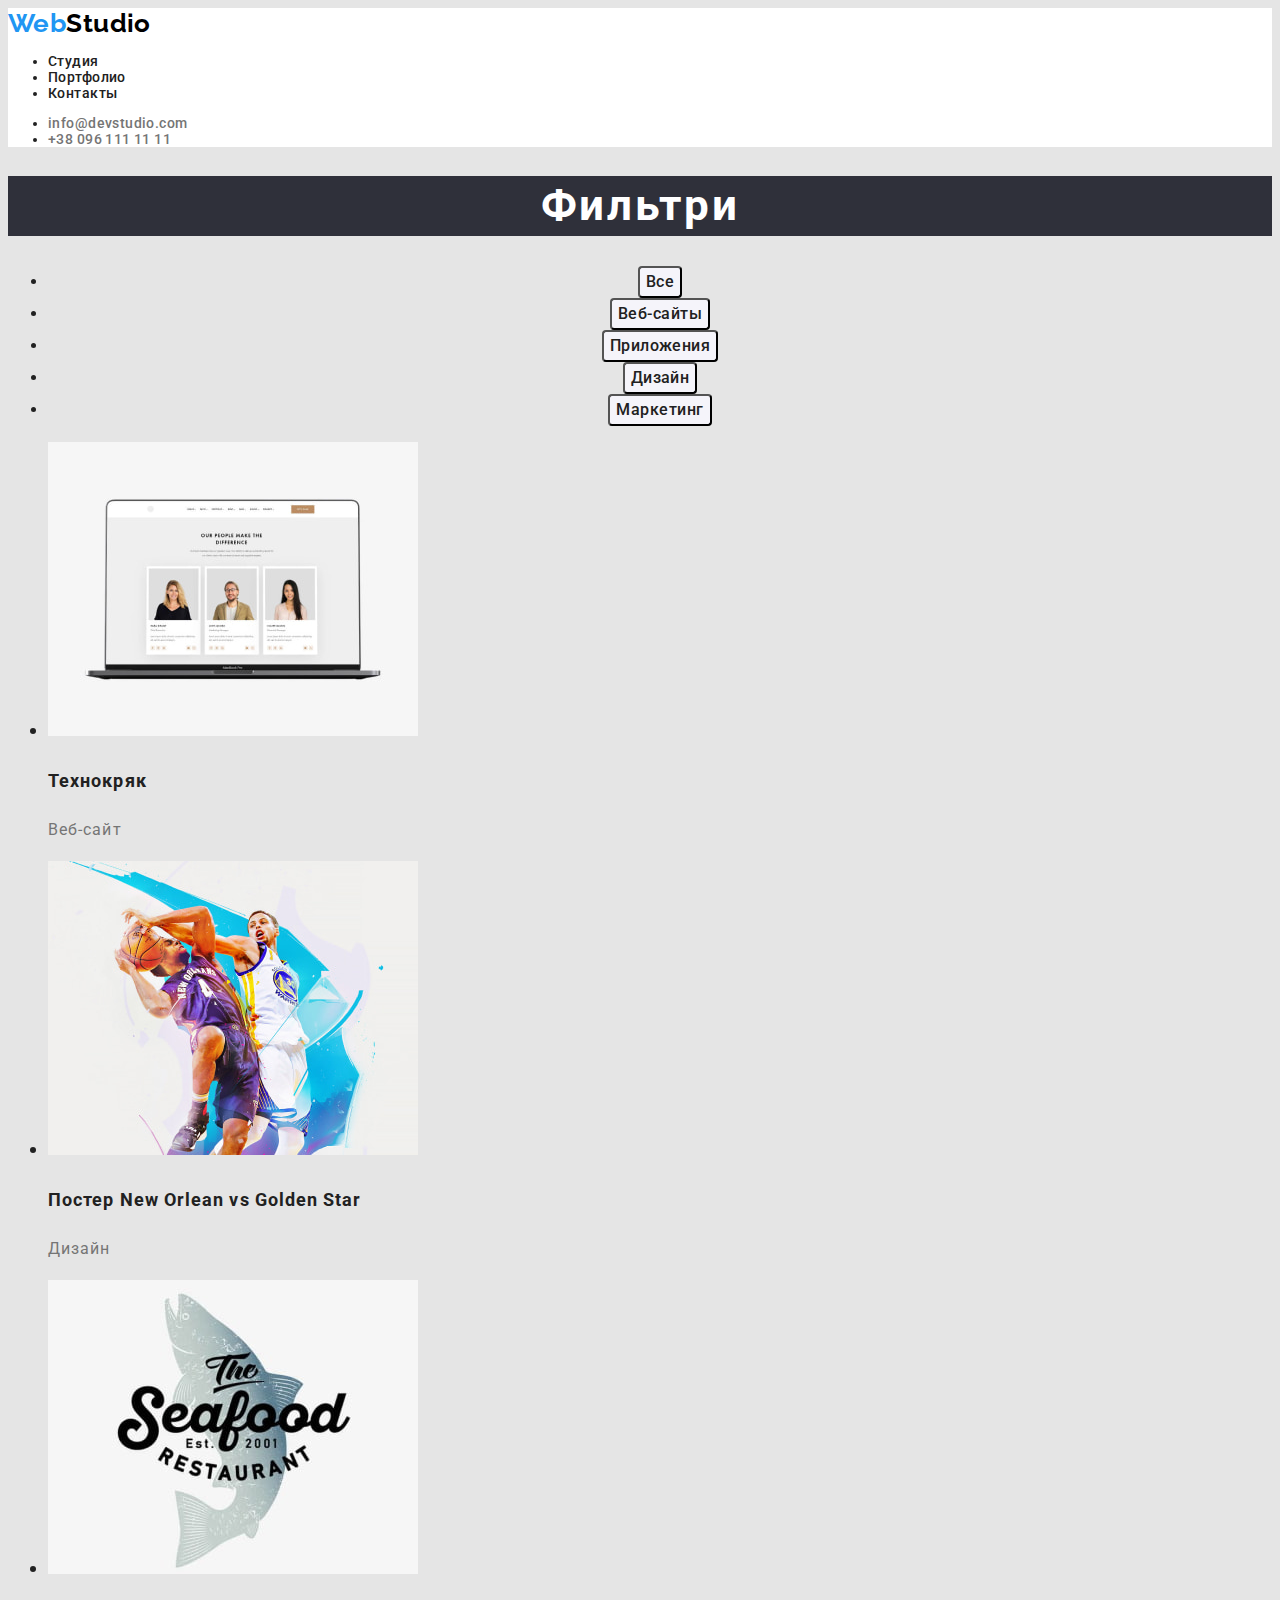
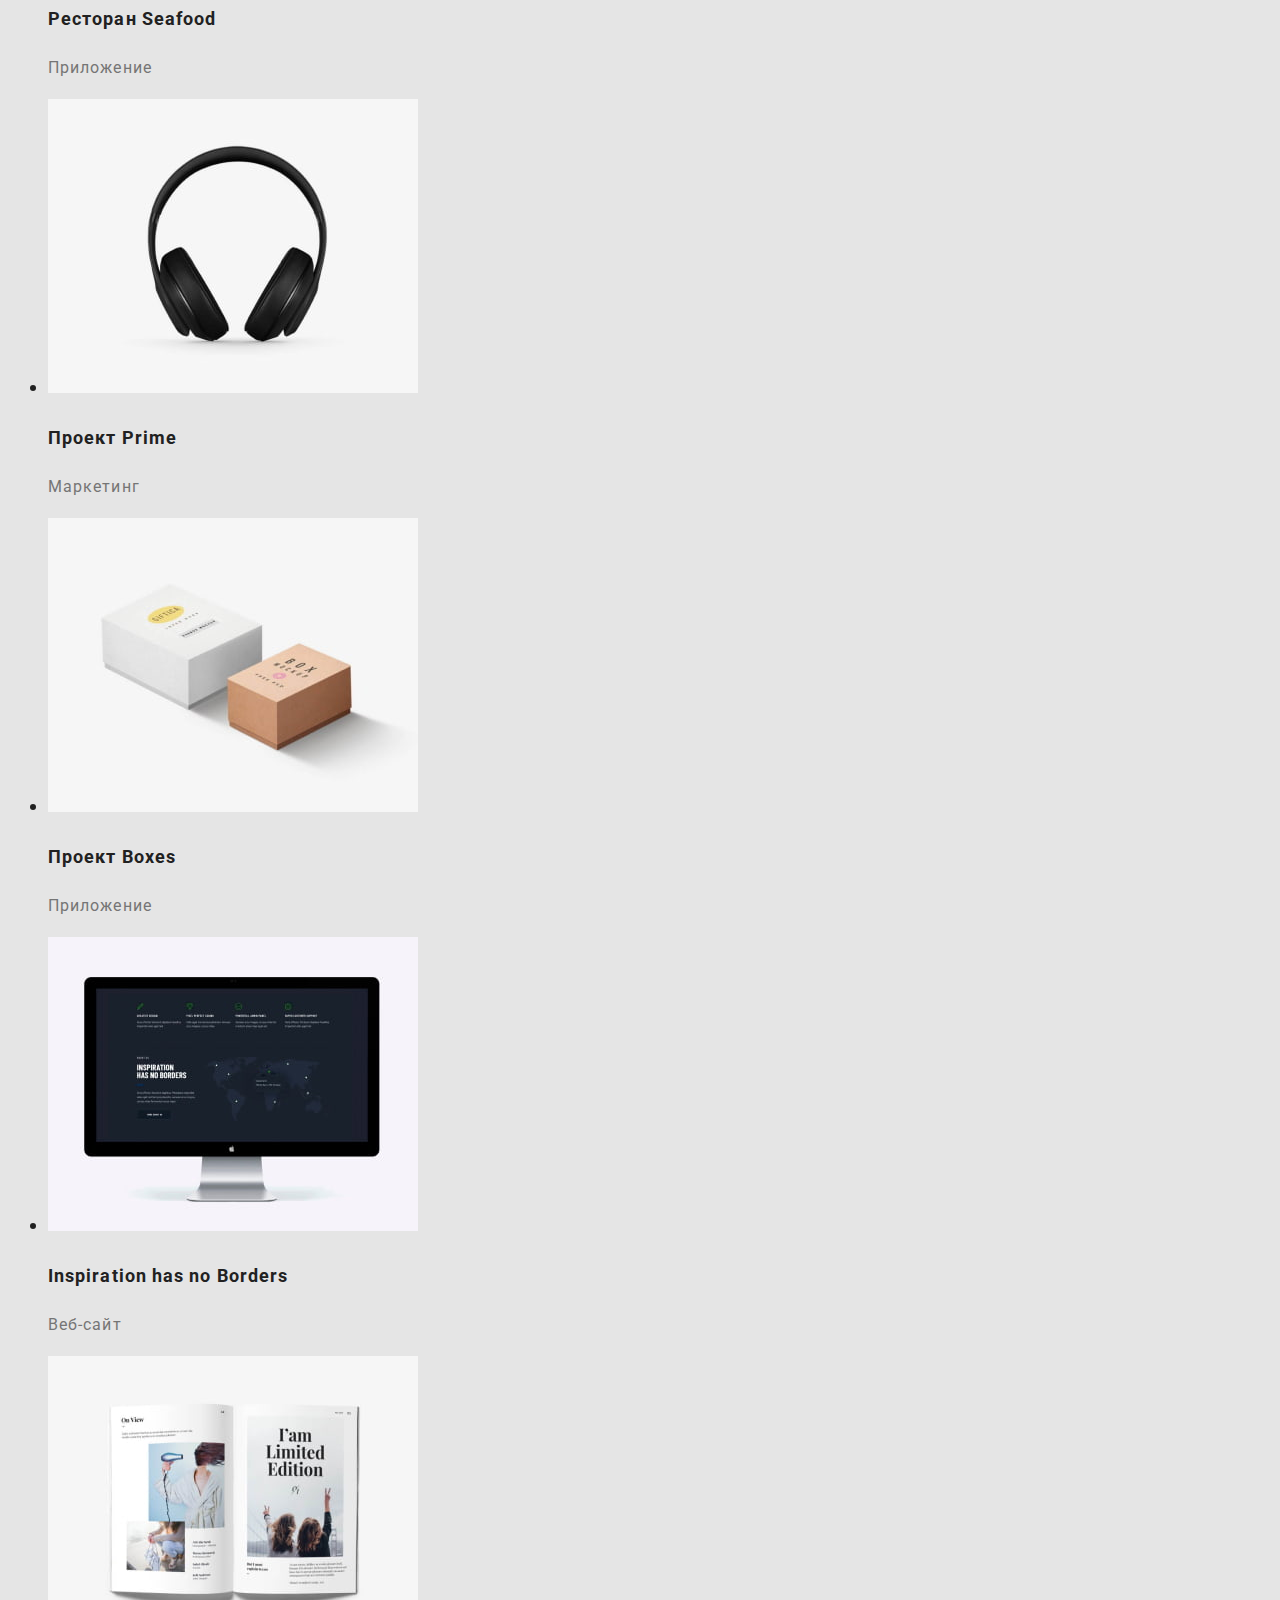
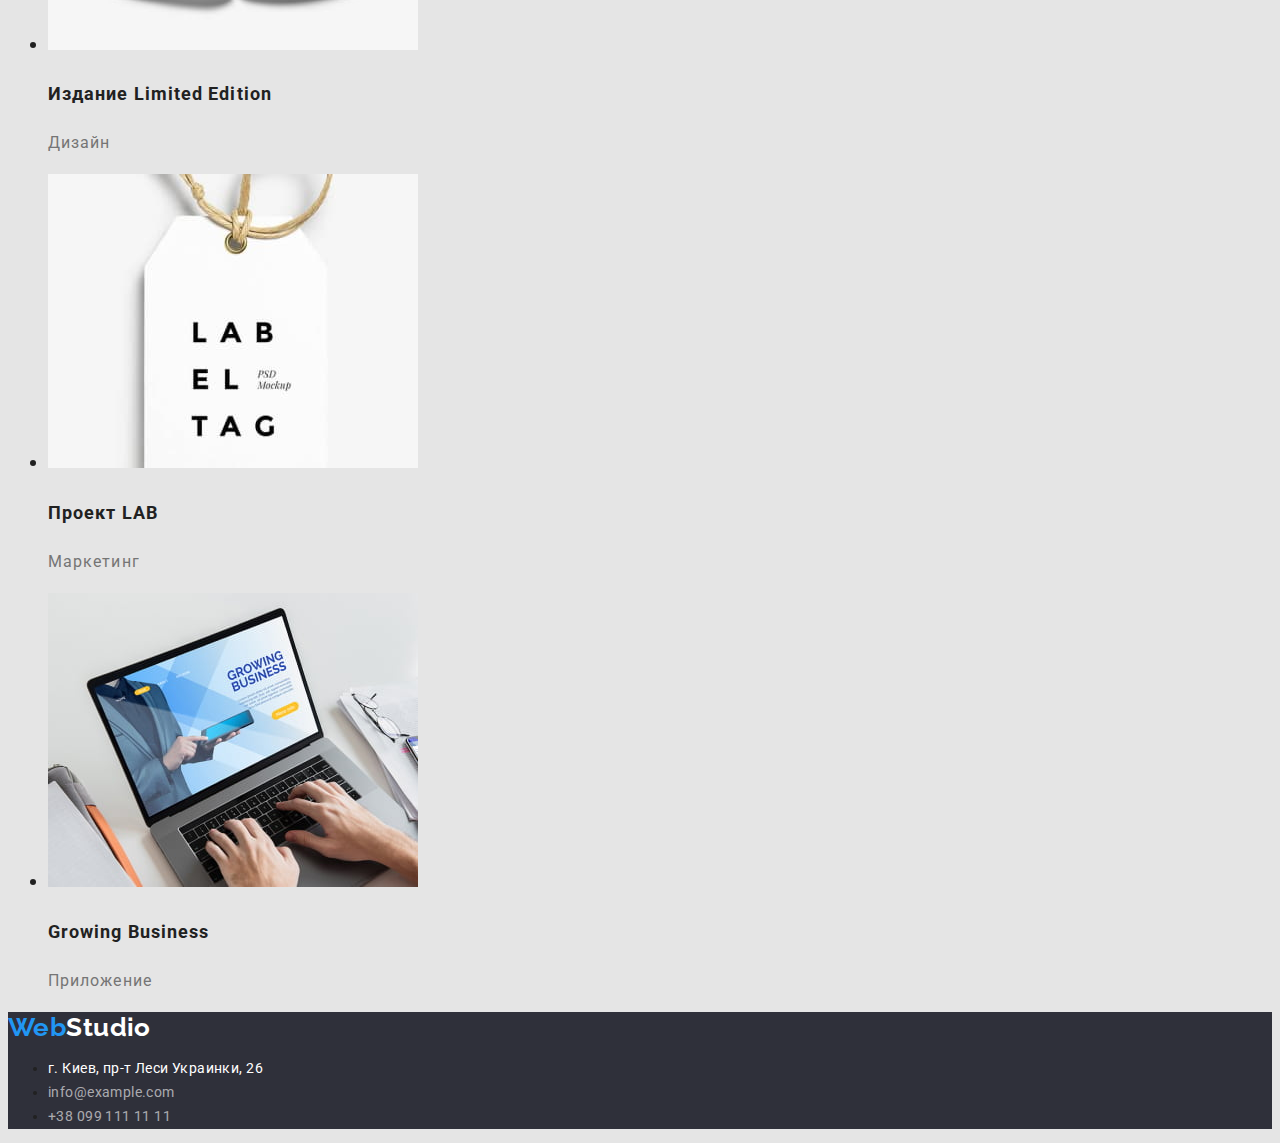
==== portfolio.html @ 45c9fc58 "створено" ====
<!DOCTYPE html>
<html lang="ru-UA">
<head>
    <meta charset="UTF-8">
    <meta http-equiv="X-UA-Compatible" content="IE=edge">
    <meta name="viewport" content="width=device-width, initial-scale=1.0">
    <title>Портфолио</title>
    <link rel="preconnect" href="https://fonts.googleapis.com">
    <link rel="preconnect" href="https://fonts.gstatic.com" crossorigin>
    <link href="https://fonts.googleapis.com/css2?family=Raleway:wght@700&family=Roboto:wght@400;500;700;900&display=swap" rel="stylesheet">
    <link rel="stylesheet" href="./сss/styles.css">
</head>
<body>
    <header class="header">
        <nav class="nav">
            <a class="logo-header" href="/index.html">Web<span class="logo-header-text">Studio</span></a>
            <ul class="nav-menu">
                <li class="nav-menu-item">
                    <a class="nav-menu-link" href="./index.html">Студия</a>
                </li>
                <li class="nav-menu-item">
                    <a class="nav-menu-link" href="./portfolio.html">Портфолио</a>
                </li>
                <li class="nav-menu-item">
                    <a class="nav-menu-link"  href="#">Контакты</a>
                </li>
            </ul>
        </nav>
            <ul class="menu-сontacts">
                <li class="menu-contacts-item">
                    <a class="menu-link-item" href="mailto:info@devstudio.com">info@devstudio.com</a>
                </li>
                <li class="menu-contacts-item">
                    <a class="menu-link-item" href="tel:+380961111111">+38 096 111 11 11</a>
                </li>
            </ul>
    </header>
    <main class="main">
        <section class="section">
            <h1 class="hero-title title">Фильтри</h1>
            <ul class="filters-item">
                <li class="filter-item"><button class="button-filter" type="button">Все</button></li>
                <li class="filter-item"><button class="button-filter" type="button">Веб-сайты</button></li>
                <li class="filter-item"><button class="button-filter" type="button">Приложения</button></li>
                <li class="filter-item"><button class="button-filter" type="button">Дизайн</button></li>
                <li class="filter-item"><button class="button-filter" type="button">Маркетинг</button></li>
            </ul>
            <ul class="title-project">
                <li class="subtitle-project-item">
                    <img class="subtitle-project-item-image" src="./images/project1.jpg" width="370" height="294" alt="Проект 1 Веб-сайт Технокряк">
                    <h2 class="subtitle-project-item">Технокряк</h2>
                    <p class="subtitle-project-item-text">Веб-сайт</p>
                </li>
                <li class="subtitle-project-item">
                    <img class="subtitle-project-item-image" src="./images/project2.jpg" width="370" height="294" alt="Проект 2 Дизайн Постер New Orlean vs Golden Star">
                    <h2 class="subtitle-project-item">Постер New Orlean vs Golden Star</h2> 
                    <p class="subtitle-project-item-text">Дизайн</p>
                </li>
                <li class="subtitle-project-item">
                    <img class="subtitle-project-item-image" src="./images/project3.jpg" width="370" height="294" alt="Проект 3 Приложение Ресторан Seafood">
                    <h2 class="subtitle-project-item">Ресторан Seafood</h2>
                    <p class="subtitle-project-item-text">Приложение</p>
                </li>
                <li class="subtitle-project-item">
                    <img class="subtitle-project-item-image" src="./images/project4.jpg" width="370" height="294" alt="Проект 4 Маркетинг Проект Prime">
                    <h2 class="subtitle-project-item">Проект Prime</h2>
                    <p class="subtitle-project-item-text">Маркетинг</p>    
                </li>                
                <li class="subtitle-project-item">
                    <img class="subtitle-project-item-image" src="./images/project5.jpg" width="370" height="294" alt="Проект 5 Приложение Проект Boxes">
                    <h2 class="subtitle-project-item">Проект Boxes</h2>
                    <p class="subtitle-project-item-text">Приложение</p>    
                </li>
                <li class="subtitle-project-item">
                    <img class="subtitle-project-item-image" src="./images/project6.jpg" width="370" height="294" alt="Проект 6 Веб-сайт Inspiration has no Borders">
                    <h2 class="subtitle-project-item">Inspiration has no Borders</h2>
                    <p class="subtitle-project-item-text">Веб-сайт</p>    
                </li>
                <li class="subtitle-project-item">
                    <img class="subtitle-project-item-image" src="./images/project7.jpg" width="370" height="294" alt="Проект 7 Дизайн Издание Limited Edition">
                    <h2 class="subtitle-project-item">Издание Limited Edition</h2>
                    <p class="subtitle-project-item-text">Дизайн</p>    
                </li>                
                <li class="subtitle-project-item">
                    <img class="subtitle-project-item-image" src="./images/project8.jpg" width="370" height="294" alt="Проект 8 Маркетинг Проект LAB">
                    <h2 class="subtitle-project-item">Проект LAB</h2>
                    <p class="subtitle-project-item-text">Маркетинг</p>    
                </li>
                <li class="subtitle-project-item">
                    <img class="subtitle-project-item-image" src="./images/project9.jpg" width="370" height="294" alt="Проект 9 Приложение Growing Business">
                    <h2 class="subtitle-project-item">Growing Business</h2>
                    <p class="subtitle-project-item-text">Приложение</p>    
                </li>
            </ul>
        </section>
    </main>
    <footer class="footer">
        <a class="logo-footer" href="/index.html">Web<span class="logo-footer-text">Studio</span></a>
        <address class="address">
            <ul class="address-contacts" >
               <li class="address-contacts-item">
                <a class="address-item" href="#">г. Киев, пр-т Леси Украинки, 26</a>
            </li>
               <li class="address-contacts-item">
                <a class="address-item-link" href="mailto:info@example.com">info@example.com</a>
            </li>
               <li class="address-contacts-item">
                <a class="address-item-link" href="tel:+380991111111">+38 099 111 11 11</a>
            </li>
            </ul>
        </address>
    </footer>
</body>
</html>
---- сss/styles.css ----
/* Variables */
:root {
    --color-primary: #212121;
    --color-secondary: #FFFFFF;
    --color: #2196F3;
    --color-third: #757575;
    --color-fourth: rgba(255, 255, 255, 0.6);
    --color-logo-header: #000000;
    --color-logo-footer: #FFFFFF;
    --color-background-primary: #E5E5E5;  
    --color-background-secondary: #2F303A;
    --color-background-third: #FFFFFF;
    --color-background-fourth: #2196F3;
    --color-background-fifth: #F5F4FA;
    --font-family-primary: 'Roboto', sans-serif;
    --font-family-logo: 'Raleway', sans-serif;
    
}

/* Base */
body {
    font-family: var(--font-family-primary);
    color: var(--color-primary);
    background-color: var(--color-background-primary);
    font-size: 14px;
    letter-spacing: 0.03em;


}

/* UI */
.logo-header {
    font-family: var(--font-family-logo);
    color: var(--color-background-fourth);
    font-weight: 700;
    font-size: 26px;
    line-height: 1.1923;
    text-decoration: none;
   }

.logo-header-text {
    font-family: var(--font-family-logo);
    color: var(--color-logo-header);
    font-weight: 700;
    font-size: 26px;
    line-height: 1.1923;
    text-decoration: none;
}

.hero-title-title {
    color: var(--color-secondary);
    font-family: var(--font-family-primary);
    background-color: var(--color-background-secondary) ;
    font-size: 44px;
    line-height: 1.3636;
    text-align: center;
    letter-spacing: 0.06em;
    text-transform: uppercase;
    }

.title {
    color: var(--color-primary);
    font-family: var(--font-family-primary);
    font-size: 36px;
    line-height: 0.8571;
    text-align: center;
    font-weight: 700;
    letter-spacing: 0.06em;
    }

.button {
    padding: 10px 32px;
    color: var(--color-secondary) ;
    background-color: var(--color-background-fourth);
    border-radius: 4px;
    text-align: center;
    font-family: inherit;
    line-height: 1.875;
    font-weight: 700;
    font-size: 16px;
    letter-spacing: 0.06em;
    cursor: pointer;
}  

.button:hover {
    box-shadow: 0px 4px 4px rgba(0, 0, 0, 0.15);
}    

.button:focus {
    box-shadow: 0px 4px 4px rgba(0, 0, 0, 0.15);
} 

.button:active {
    background-color: var(--color-background-fourth);
} 

/* Header */
header {
    background-color: var(--color-background-third);        
}

/* Menu */
.nav-menu-link {
    color: var(--color-primary);
    text-decoration: none;
    line-height: 1.1428;
    font-weight: 500;
    text-align: left;
}

.nav-menu-link:hover {
    color: var(--color);
}

.nav-menu-link:focus {
    color: var(--color);
}
/* Menu-contacs */
.menu-link-item {
    color: var(--color-third);
    text-decoration: none;
    line-height: 1.1428;
    font-weight: 500;
    text-align: left;
}

.menu-link-item:hover {
    color: var(--color);
}

.menu-link-item:focus {
    color: var(--color);
}


/* Hero section */
.hero-title {
    color: var(--color-secondary);
    font-size: 44px;
    text-align: center;
    line-height: 1.3636;
    text-align: center;
    background-color: var(--color-background-secondary);
}
.subtitle-text-item {
    text-transform: uppercase;
    font-family: var(--font-family-primary);
    color: var(--color-primary);
    font-weight: 700;
    Font-size: 14px;
    line-height: 1.1428;
    text-align: left;
}

.text-item {
    font-family: var(--font-family-primary);
    color: var(--color-third);
    font-weight: 400;
    line-height: 1.7142;
    text-align: left;
}

.subtitle-images-item {
    font-family: var(--font-family-primary);
    color: var(--color-primary) ;
    font-weight: 500;
    Font-size: 16px;
    line-height: 1.1875;
    text-align: center;
}

.subtitle-images-item-text {
    font-family: var(--font-family-primary);
    color: var(--color-third) ;
    font-weight: 400;
    Font-size: 16px;
    line-height: 1.1875;
    text-align: center;
}

/* Portfolio */
.button-filter {
    color: var(--color-primary) ;
    background-color: var(--color-background-fifth);
    border-radius: 4px;
    text-align: center;
    font-family: inherit;
    line-height: 1.625;
    font-weight: 500;
    font-size: 16px;
    letter-spacing: 0.03em;
    cursor: pointer;
}  

.button-filter:hover {
    background-color: var(--color-background-fourth);
    color: var(--color-secondary);
    box-shadow: 0px 3px 1px rgba(0, 0, 0, 0.1), 0px 1px 2px rgba(0, 0, 0, 0.08), 0px 2px 2px rgba(0, 0, 0, 0.12);
}    

.button-filter:focus {
    background-color: var(--color-background-fourth);
    color: var(--color-secondary);
    box-shadow: 0px 3px 1px rgba(0, 0, 0, 0.1), 0px 1px 2px rgba(0, 0, 0, 0.08), 0px 2px 2px rgba(0, 0, 0, 0.12);
} 

.button:active {
    background-color: var(--color-background-fourth);
    color: var(--color-secondary);
} 

.filters-item {
    font-family: var(--font-family-primary);
    color: var(--color-primary);
    font-style: medium;
    Font-size: 16px;
    line-height: 1.625;
    text-align: center;
}
.filters-item:hover {
    color: var(--color-secondary);
}

.filters-item:focus {
    color: var(--color-secondary);
}

.subtitle-project-item {
    font-family: var(--font-family-primary);
    color: var(--color-primary) ;
    font-weight: 700;
    Font-size: 18px;
    line-height: 2.0;
    letter-spacing: 00.06em;
    text-align: left;
}

.subtitle-project-item-text {
    font-family: var(--font-family-primary);
    color: var(--color-third) ;
    font-weight: 400;
    Font-size: 16px;
    line-height: 1.875;
    text-align: left;
}

/* Footer */
footer {
    background-color: var(--color-background-secondary);
        
}

.logo-footer {
    font-family: var(--font-family-logo) ;
    color: var(--color-background-fourth);
    font-weight: 700;
    font-size: 26px;
    line-height: 1.1923;
    text-decoration: none;
}

.logo-footer-text {
    font-family: var(--font-family-logo) ;
    color: var(--color-logo-footer);
    font-weight: 700;
    font-size: 26px;
    line-height: 1.1923;
    text-decoration: none;
}
.address-item {
    color: var(--color-secondary); 
    font-weight: 400;
    text-decoration: none;
    line-height: 1.7142;
    text-align: left;
    font-style: normal;
}

.address-item-link {
    color: var(--color-fourth);
    text-decoration: none;
    font-weight: 400;
    line-height: 1.7142;
    text-align: left;
    font-style: normal;
}

.address-item:hover,
.address-item-link:hover {
    color: var(--color);
}

.address-item:focus,
.address-item-link:focus {
    color: var(--color);
}
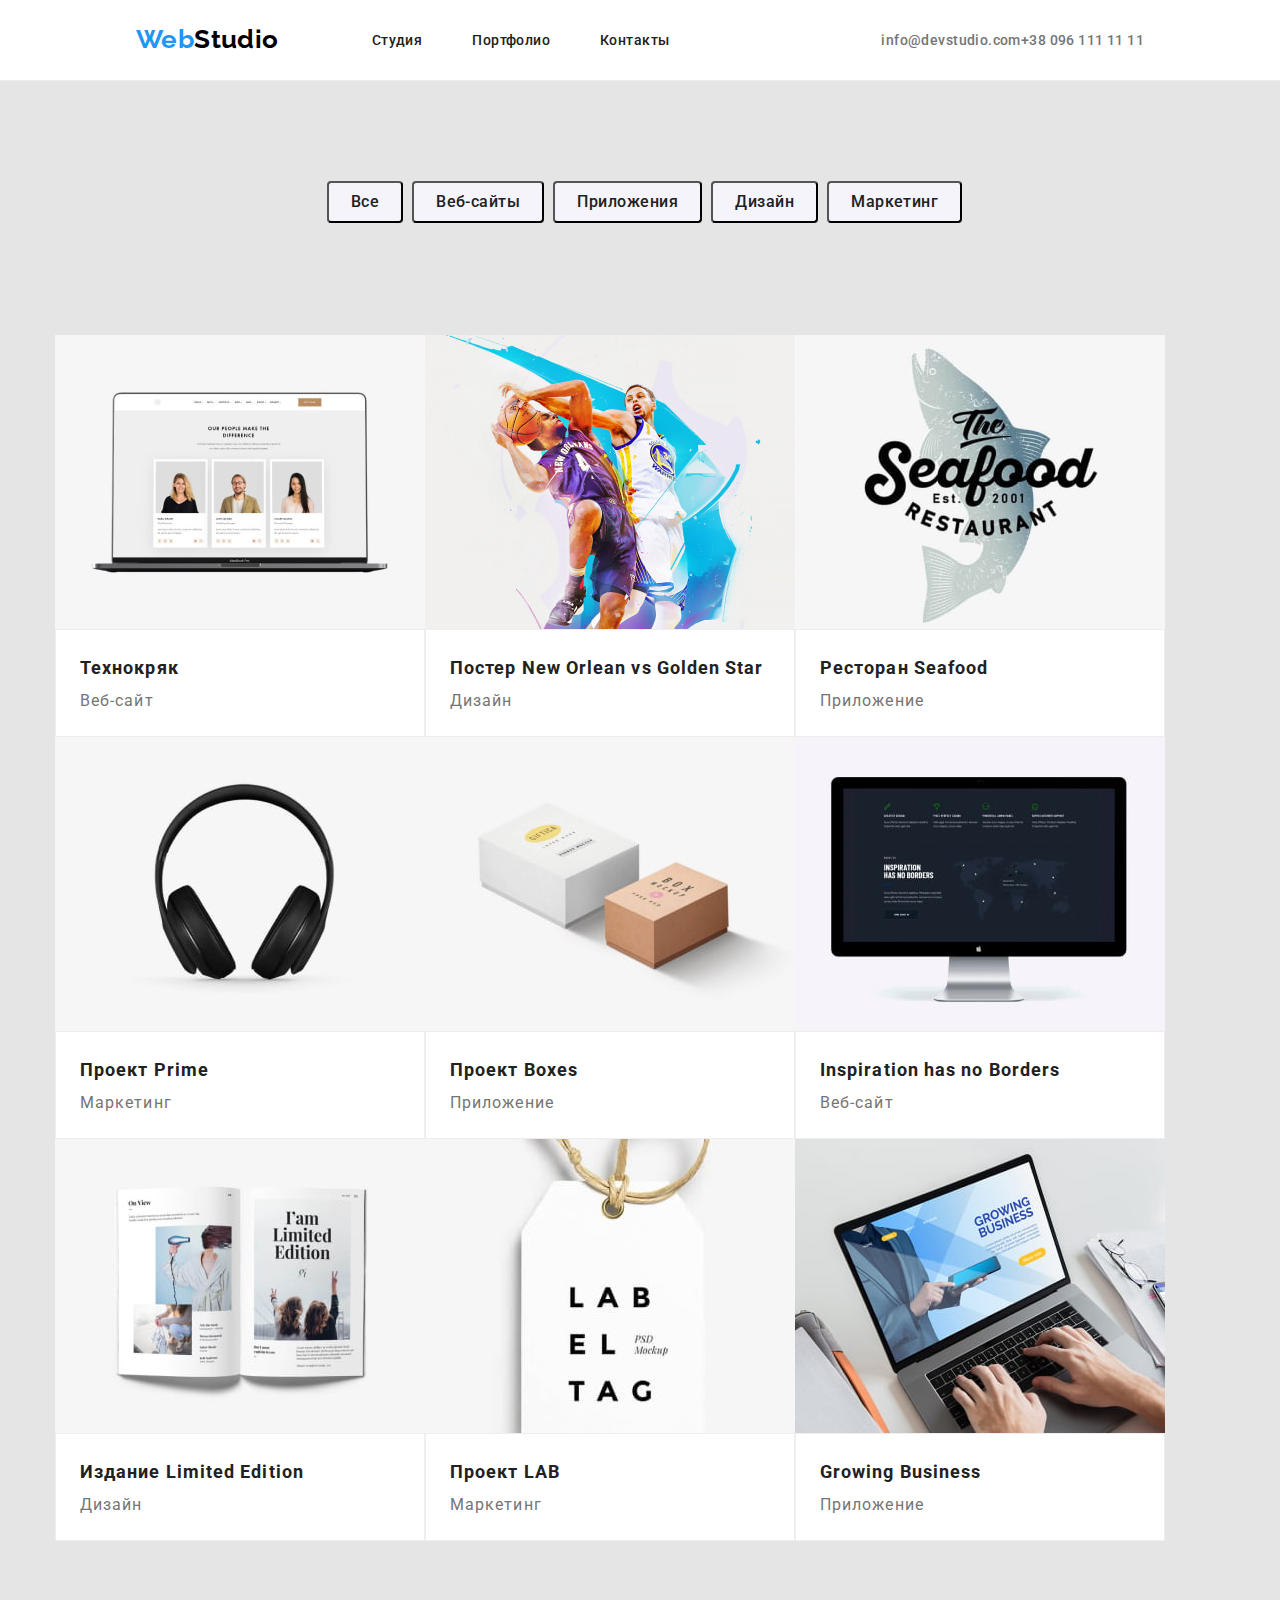
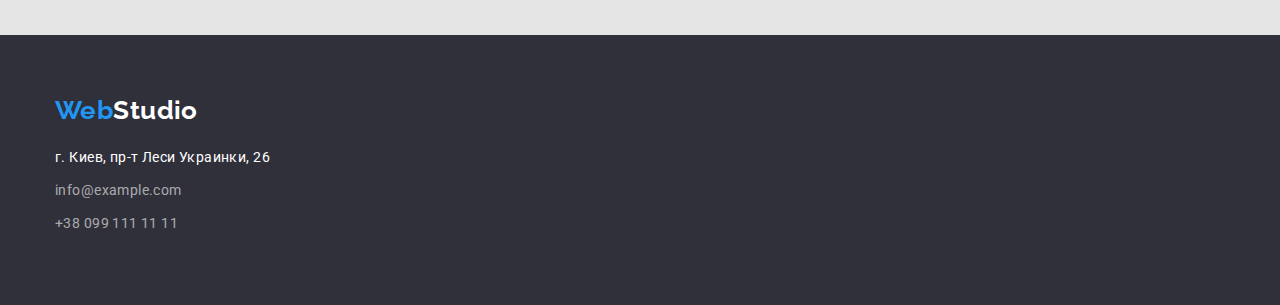
==== commit dcb62e60: "пятниця" ====
--- a/portfolio.html
+++ b/portfolio.html
@@ -8,107 +8,144 @@
     <link rel="preconnect" href="https://fonts.googleapis.com">
     <link rel="preconnect" href="https://fonts.gstatic.com" crossorigin>
     <link href="https://fonts.googleapis.com/css2?family=Raleway:wght@700&family=Roboto:wght@400;500;700;900&display=swap" rel="stylesheet">
+    <link rel="stylesheet" href="https://cdnjs.cloudflare.com/ajax/libs/modern-normalize/1.1.0/modern-normalize.min.css">
     <link rel="stylesheet" href="./сss/styles.css">
 </head>
 <body>
     <header class="header">
-        <nav class="nav">
-            <a class="logo-header" href="/index.html">Web<span class="logo-header-text">Studio</span></a>
-            <ul class="nav-menu">
-                <li class="nav-menu-item">
-                    <a class="nav-menu-link" href="./index.html">Студия</a>
-                </li>
-                <li class="nav-menu-item">
-                    <a class="nav-menu-link" href="./portfolio.html">Портфолио</a>
-                </li>
-                <li class="nav-menu-item">
-                    <a class="nav-menu-link"  href="#">Контакты</a>
-                </li>
-            </ul>
-        </nav>
-            <ul class="menu-сontacts">
-                <li class="menu-contacts-item">
-                    <a class="menu-link-item" href="mailto:info@devstudio.com">info@devstudio.com</a>
-                </li>
-                <li class="menu-contacts-item">
-                    <a class="menu-link-item" href="tel:+380961111111">+38 096 111 11 11</a>
-                </li>
-            </ul>
+        <div class="container">
+            <div class="header-inner">
+                <nav class="nav">
+                    <a class="logo-header" href="/index.html">Web<span class="logo-header-text">Studio</span></a>
+                    <ul class="nav-menu">
+                        <li class="nav-menu-item">
+                            <a class="nav-menu-link" href="./index.html">Студия</a>
+                        </li>
+                        <li class="nav-menu-item">
+                            <a class="nav-menu-link" href="./portfolio.html">Портфолио</a>
+                        </li>
+                        <li class="nav-menu-item">
+                            <a class="nav-menu-link"  href="#">Контакты</a>
+                        </li>
+                    </ul>
+                </nav>
+                <ul class="menu-сontacts">
+                        <li class="menu-contacts-item">
+                            <a class="menu-link-item" href="mailto:info@devstudio.com">info@devstudio.com</a>
+                        </li>
+                        <li class="menu-contacts-item">
+                            <a class="menu-link-item" href="tel:+380961111111">+38 096 111 11 11</a>
+                        </li>
+                </ul>
+            </div>
+        </div>        
     </header>
     <main class="main">
-        <section class="section">
-            <h1 class="hero-title title">Фильтри</h1>
-            <ul class="filters-item">
-                <li class="filter-item"><button class="button-filter" type="button">Все</button></li>
-                <li class="filter-item"><button class="button-filter" type="button">Веб-сайты</button></li>
-                <li class="filter-item"><button class="button-filter" type="button">Приложения</button></li>
-                <li class="filter-item"><button class="button-filter" type="button">Дизайн</button></li>
-                <li class="filter-item"><button class="button-filter" type="button">Маркетинг</button></li>
-            </ul>
-            <ul class="title-project">
-                <li class="subtitle-project-item">
-                    <img class="subtitle-project-item-image" src="./images/project1.jpg" width="370" height="294" alt="Проект 1 Веб-сайт Технокряк">
-                    <h2 class="subtitle-project-item">Технокряк</h2>
-                    <p class="subtitle-project-item-text">Веб-сайт</p>
-                </li>
-                <li class="subtitle-project-item">
-                    <img class="subtitle-project-item-image" src="./images/project2.jpg" width="370" height="294" alt="Проект 2 Дизайн Постер New Orlean vs Golden Star">
-                    <h2 class="subtitle-project-item">Постер New Orlean vs Golden Star</h2> 
-                    <p class="subtitle-project-item-text">Дизайн</p>
-                </li>
-                <li class="subtitle-project-item">
-                    <img class="subtitle-project-item-image" src="./images/project3.jpg" width="370" height="294" alt="Проект 3 Приложение Ресторан Seafood">
-                    <h2 class="subtitle-project-item">Ресторан Seafood</h2>
-                    <p class="subtitle-project-item-text">Приложение</p>
-                </li>
-                <li class="subtitle-project-item">
-                    <img class="subtitle-project-item-image" src="./images/project4.jpg" width="370" height="294" alt="Проект 4 Маркетинг Проект Prime">
-                    <h2 class="subtitle-project-item">Проект Prime</h2>
-                    <p class="subtitle-project-item-text">Маркетинг</p>    
-                </li>                
-                <li class="subtitle-project-item">
-                    <img class="subtitle-project-item-image" src="./images/project5.jpg" width="370" height="294" alt="Проект 5 Приложение Проект Boxes">
-                    <h2 class="subtitle-project-item">Проект Boxes</h2>
-                    <p class="subtitle-project-item-text">Приложение</p>    
-                </li>
-                <li class="subtitle-project-item">
-                    <img class="subtitle-project-item-image" src="./images/project6.jpg" width="370" height="294" alt="Проект 6 Веб-сайт Inspiration has no Borders">
-                    <h2 class="subtitle-project-item">Inspiration has no Borders</h2>
-                    <p class="subtitle-project-item-text">Веб-сайт</p>    
-                </li>
-                <li class="subtitle-project-item">
-                    <img class="subtitle-project-item-image" src="./images/project7.jpg" width="370" height="294" alt="Проект 7 Дизайн Издание Limited Edition">
-                    <h2 class="subtitle-project-item">Издание Limited Edition</h2>
-                    <p class="subtitle-project-item-text">Дизайн</p>    
-                </li>                
-                <li class="subtitle-project-item">
-                    <img class="subtitle-project-item-image" src="./images/project8.jpg" width="370" height="294" alt="Проект 8 Маркетинг Проект LAB">
-                    <h2 class="subtitle-project-item">Проект LAB</h2>
-                    <p class="subtitle-project-item-text">Маркетинг</p>    
-                </li>
-                <li class="subtitle-project-item">
-                    <img class="subtitle-project-item-image" src="./images/project9.jpg" width="370" height="294" alt="Проект 9 Приложение Growing Business">
-                    <h2 class="subtitle-project-item">Growing Business</h2>
-                    <p class="subtitle-project-item-text">Приложение</p>    
-                </li>
-            </ul>
+        <section class="section-portfolio section">
+            <div class="container">
+               <div class="main-filters">
+                <div class="main-filters-button">
+                    <h1 class="hero-title title visually-hidden">Фильтри</h1>
+                    <ul class="filters-item">
+                        <li class="filter-item"><button class="button-filter" type="button">Все</button></li>
+                        <li class="filter-item"><button class="button-filter" type="button">Веб-сайты</button></li>
+                        <li class="filter-item"><button class="button-filter" type="button">Приложения</button></li>
+                        <li class="filter-item"><button class="button-filter" type="button">Дизайн</button></li>
+                        <li class="filter-item"><button class="button-filter" type="button">Маркетинг</button></li>
+                    </ul>
+                </div>
+                <div class="main-title-project">
+                    <ul class="title-project">
+                        <li class="subtitle-project-item">
+                            <img class="subtitle-project-item-image" src="./images/project1.jpg" width="370" height="294" alt="Проект 1 Веб-сайт Технокряк">
+                            <div class="subtitle-project-item-border">
+                                <h2 class="subtitle-project-item">Технокряк</h2>
+                                <p class="subtitle-project-item-text">Веб-сайт</p>
+                            </div>
+                        </li>
+                        <li class="subtitle-project-item">
+                            <img class="subtitle-project-item-image" src="./images/project2.jpg" width="370" height="294" alt="Проект 2 Дизайн Постер New Orlean vs Golden Star">
+                            <div class="subtitle-project-item-border">
+                                <h2 class="subtitle-project-item">Постер New Orlean vs Golden Star</h2> 
+                                <p class="subtitle-project-item-text">Дизайн</p>
+                            </div>
+                        </li>
+                        <li class="subtitle-project-item">
+                            <img class="subtitle-project-item-image" src="./images/project3.jpg" width="370" height="294" alt="Проект 3 Приложение Ресторан Seafood">
+                            <div class="subtitle-project-item-border">
+                                <h2 class="subtitle-project-item">Ресторан Seafood</h2>
+                                <p class="subtitle-project-item-text">Приложение</p>
+                            </div>
+                        </li>
+                        <li class="subtitle-project-item">
+                            <img class="subtitle-project-item-image" src="./images/project4.jpg" width="370" height="294" alt="Проект 4 Маркетинг Проект Prime">
+                            <div class="subtitle-project-item-border">
+                                <h2 class="subtitle-project-item">Проект Prime</h2>
+                                <p class="subtitle-project-item-text">Маркетинг</p>
+                            </div>    
+                        </li>                
+                        <li class="subtitle-project-item">
+                            <img class="subtitle-project-item-image" src="./images/project5.jpg" width="370" height="294" alt="Проект 5 Приложение Проект Boxes">
+                            <div class="subtitle-project-item-border">
+                                <h2 class="subtitle-project-item">Проект Boxes</h2>
+                                <p class="subtitle-project-item-text">Приложение</p>
+                            </div>    
+                        </li>
+                        <li class="subtitle-project-item">
+                            <img class="subtitle-project-item-image" src="./images/project6.jpg" width="370" height="294" alt="Проект 6 Веб-сайт Inspiration has no Borders">
+                            <div class="subtitle-project-item-border">
+                                <h2 class="subtitle-project-item">Inspiration has no Borders</h2>
+                                <p class="subtitle-project-item-text">Веб-сайт</p>
+                            </div>    
+                        </li>
+                        <li class="subtitle-project-item">
+                            <img class="subtitle-project-item-image" src="./images/project7.jpg" width="370" height="294" alt="Проект 7 Дизайн Издание Limited Edition">
+                            <div class="subtitle-project-item-border">
+                                <h2 class="subtitle-project-item">Издание Limited Edition</h2>
+                                <p class="subtitle-project-item-text">Дизайн</p>
+                            </div>    
+                        </li>                
+                        <li class="subtitle-project-item">
+                            <img class="subtitle-project-item-image" src="./images/project8.jpg" width="370" height="294" alt="Проект 8 Маркетинг Проект LAB">
+                            <div class="subtitle-project-item-border">
+                                <h2 class="subtitle-project-item">Проект LAB</h2>
+                                <p class="subtitle-project-item-text">Маркетинг</p>
+                            </div>    
+                        </li>
+                        <li class="subtitle-project-item">
+                            <img class="subtitle-project-item-image" src="./images/project9.jpg" width="370" height="294" alt="Проект 9 Приложение Growing Business">
+                            <div class="subtitle-project-item-border">
+                                <h2 class="subtitle-project-item">Growing Business</h2>
+                                <p class="subtitle-project-item-text">Приложение</p>
+                            </div>    
+                        </li>
+                    </ul>
+                </div>
+               </div>
+            </div>            
         </section>
     </main>
     <footer class="footer">
-        <a class="logo-footer" href="/index.html">Web<span class="logo-footer-text">Studio</span></a>
-        <address class="address">
-            <ul class="address-contacts" >
-               <li class="address-contacts-item">
-                <a class="address-item" href="#">г. Киев, пр-т Леси Украинки, 26</a>
-            </li>
-               <li class="address-contacts-item">
-                <a class="address-item-link" href="mailto:info@example.com">info@example.com</a>
-            </li>
-               <li class="address-contacts-item">
-                <a class="address-item-link" href="tel:+380991111111">+38 099 111 11 11</a>
-            </li>
-            </ul>
-        </address>
+        <div class="container">
+            <div class="footer-inner">
+                <div class="footer-info">
+                    <a class="logo-footer" href="/index.html">Web<span class="logo-footer-text">Studio</span></a>
+                </div>
+                <address class="footer-contacts">
+                <ul class="address-contacts" >
+                   <li class="address-contacts-item">
+                    <a class="address-item" href="#">г. Киев, пр-т Леси Украинки, 26</a>
+                </li>
+                   <li class="address-contacts-item">
+                    <a class="address-item-link" href="mailto:info@example.com">info@example.com</a>
+                </li>
+                   <li class="address-contacts-item">
+                    <a class="address-item-link" href="tel:+380991111111">+38 099 111 11 11</a>
+                </li>
+                </ul>
+                </address>
+            </div>
+        </div>       
     </footer>
 </body>
 </html>--- a/сss/styles.css
+++ b/сss/styles.css
@@ -14,7 +14,83 @@
     --color-background-fifth: #F5F4FA;
     --font-family-primary: 'Roboto', sans-serif;
     --font-family-logo: 'Raleway', sans-serif;
+    --color-border: #EEEEEE;
+    --color-background-border: #FFFFFF;
+    --color-background-images-comand: #FFFFFF;   
+    --color-background-border-header: #ECECEC;
     
+}
+
+/* Normalize */
+html {
+    box-sizing: border-box;
+    }
+ 
+*,
+*::before,
+*::after {
+    box-sizing: inherit;
+}
+
+/* Стили для обнуления верхних отступов у элементов */
+h1,
+h2,
+h3,
+h4,
+h5,
+h6,
+p {
+    margin: 0;
+}
+
+/* Класс для обнуления базовых свойств у списков (ul) 
+nav-menu
+menu-сontacts
+subtitle
+image
+title-images
+address-contacts
+filters-item
+title-project
+address-contacts */
+.list {
+    list-style: none;
+    margin: 0;
+    padding: 0;
+}
+
+.nav-menu {
+    list-style: none;
+    margin-right: 0px;
+    margin: 0;
+}
+.
+/* Класс для обнуления базовых свойств у ссылок */
+.link {
+    text-decoration: none;
+    color: inherit;
+}
+
+/* Свойства для корректного отображения картинок */
+img {
+    display: block;
+    max-width: 100%;
+    height: auto;
+}
+
+/* Свойства для обнуления курсива у address */
+address {
+    font-style: normal;
+}
+
+ul, ol {
+    margin: 0;
+    padding: 0;
+    list-style-type: none;
+}
+
+.do-section-do {
+    padding-top: 0;
 }
 
 /* Base */
@@ -24,8 +100,24 @@
     background-color: var(--color-background-primary);
     font-size: 14px;
     letter-spacing: 0.03em;
-
-
+}
+
+/* Layouts */
+.container {
+    width: 1200px;
+    margin: 0 auto;
+    padding: 0 15px;
+}
+   
+.section {
+    background-color: var(--color-background-primary) ;
+     
+}
+
+.section-portfolio {
+    background-color: #E5E5E5;
+    padding-top: 100px;
+    padding-bottom: 94px;
 }
 
 /* UI */
@@ -36,6 +128,9 @@
     font-size: 26px;
     line-height: 1.1923;
     text-decoration: none;
+    padding-top: 24px;
+    padding-bottom: 25px;
+    margin-right: 93px;
    }
 
 .logo-header-text {
@@ -47,6 +142,13 @@
     text-decoration: none;
 }
 
+.especially-section {
+    padding-top: 94px;
+    padding-bottom: 94px;
+    background-color: var(--color-background-primary);
+}
+
+
 .hero-title-title {
     color: var(--color-secondary);
     font-family: var(--font-family-primary);
@@ -56,9 +158,12 @@
     text-align: center;
     letter-spacing: 0.06em;
     text-transform: uppercase;
-    }
-
-.title {
+    max-width: 696px;
+    margin: 0 auto;
+    margin-bottom: 30px;
+}
+
+   .title {
     color: var(--color-primary);
     font-family: var(--font-family-primary);
     font-size: 36px;
@@ -66,8 +171,21 @@
     text-align: center;
     font-weight: 700;
     letter-spacing: 0.06em;
+    padding-bottom: 50px;
     }
 
+ .visually-hidden {
+    position: absolute;
+    width: 1px;
+    height: 1px;
+    margin: -1px;
+    border: 0;
+    padding: 0;    
+    white-space: nowrap;
+    clip-path: inset(100%);
+    clip: rect(0 0 0 0);
+    overflow: hidden;
+ }   
 .button {
     padding: 10px 32px;
     color: var(--color-secondary) ;
@@ -80,7 +198,9 @@
     font-size: 16px;
     letter-spacing: 0.06em;
     cursor: pointer;
-}  
+    display: inline-block;
+    margin: 0 auto;
+}
 
 .button:hover {
     box-shadow: 0px 4px 4px rgba(0, 0, 0, 0.15);
@@ -96,16 +216,46 @@
 
 /* Header */
 header {
-    background-color: var(--color-background-third);        
+    background-color: var(--color-background-third);   
+    border-bottom: 1px solid var(--color-background-border-header);     
+}
+
+.header-inner {
+    align-items: center;
+    justify-content: space-around;
+    display: flex;
 }
 
 /* Menu */
+.nav {
+    display: flex;
+    align-items: center;
+}
+.nav-menu {
+    display: flex;
+    align-items: center;
+}
+
+.nav-menu-item {
+    display: inline-block;
+   }
+
+.nav-menu-link:last-child {
+    
+    
+  }
+
+
+
 .nav-menu-link {
     color: var(--color-primary);
     text-decoration: none;
     line-height: 1.1428;
     font-weight: 500;
     text-align: left;
+    padding-top: 32px;
+    padding-bottom: 32px;
+    margin-right: 50px;
 }
 
 .nav-menu-link:hover {
@@ -116,12 +266,22 @@
     color: var(--color);
 }
 /* Menu-contacs */
+.menu-сontacts {
+    display: flex;
+    align-items: center;
+}
+
+.menu-contacts-item {
+    display: inline-block;
+    }
 .menu-link-item {
     color: var(--color-third);
     text-decoration: none;
     line-height: 1.1428;
     font-weight: 500;
     text-align: left;
+    padding-top: 32px;
+    padding-bottom: 32px;
 }
 
 .menu-link-item:hover {
@@ -134,6 +294,13 @@
 
 
 /* Hero section */
+.hero-section {
+    background-color: var(--color-background-secondary);
+    text-align: center;
+    padding-top: 200px;
+    padding-bottom: 200px;
+}
+
 .hero-title {
     color: var(--color-secondary);
     font-size: 44px;
@@ -142,6 +309,19 @@
     text-align: center;
     background-color: var(--color-background-secondary);
 }
+
+.comand-section {
+    background-color: var(--color-background-fifth);
+    padding-top: 94px;
+    padding-bottom: 94px;
+}
+
+.subtitle-text {
+    margin-right: 30px;
+    max-width: 270px;
+    margin: 0 auto;
+}
+
 .subtitle-text-item {
     text-transform: uppercase;
     font-family: var(--font-family-primary);
@@ -150,6 +330,7 @@
     Font-size: 14px;
     line-height: 1.1428;
     text-align: left;
+    margin-bottom: 10px;
 }
 
 .text-item {
@@ -158,6 +339,46 @@
     font-weight: 400;
     line-height: 1.7142;
     text-align: left;
+}
+
+.do-section {
+    padding-top: 0px;
+    padding-bottom: 94px;
+}
+
+
+.image {
+    display: flex;
+    justify-content: space-between;
+}
+
+.image-item {
+    margin-bottom: 30px;
+}
+
+.image-item-do {
+
+}
+
+
+
+.title-images {
+    display: flex;
+    justify-content: space-between;
+}
+
+.subtitle {
+    display: flex;
+}
+
+.subtitle-images {
+    box-shadow: 0px 1px 3px rgba(0, 0, 0, 0.12), 0px 1px 1px rgba(0, 0, 0, 0.14), 0px 2px 1px rgba(0, 0, 0, 0.2);
+    border-radius: 0px 0px 4px 4px;
+    background-color: var(--color-background-images-comand);
+}
+
+.subtitle-project-item-image {
+    display: block;
 }
 
 .subtitle-images-item {
@@ -167,6 +388,7 @@
     Font-size: 16px;
     line-height: 1.1875;
     text-align: center;
+    margin-bottom: 10px;
 }
 
 .subtitle-images-item-text {
@@ -176,6 +398,7 @@
     Font-size: 16px;
     line-height: 1.1875;
     text-align: center;
+    margin-bottom: 30px;
 }
 
 /* Portfolio */
@@ -190,6 +413,7 @@
     font-size: 16px;
     letter-spacing: 0.03em;
     cursor: pointer;
+    padding: 6px 22px;
 }  
 
 .button-filter:hover {
@@ -208,6 +432,17 @@
     background-color: var(--color-background-fourth);
     color: var(--color-secondary);
 } 
+
+.main-filters-button {
+    padding-bottom: 56px;
+}
+
+.filter-item {
+    display: flex;
+    justify-content: center;
+    margin-left: 9px;
+    margin-bottom: 56px;
+}
 
 .filters-item {
     font-family: var(--font-family-primary);
@@ -216,6 +451,8 @@
     Font-size: 16px;
     line-height: 1.625;
     text-align: center;
+    display: flex;
+    justify-content: center;
 }
 .filters-item:hover {
     color: var(--color-secondary);
@@ -223,6 +460,17 @@
 
 .filters-item:focus {
     color: var(--color-secondary);
+}
+
+.title-project {
+    flex-wrap: wrap;
+    display: flex;
+}
+
+.subtitle-project-item-border {
+    border: 1px solid var(--color-border);
+    background-color: var(--color-background-border) ;
+    padding: 20px 24px;
 }
 
 .subtitle-project-item {
@@ -233,7 +481,7 @@
     line-height: 2.0;
     letter-spacing: 00.06em;
     text-align: left;
-}
+    }
 
 .subtitle-project-item-text {
     font-family: var(--font-family-primary);
@@ -247,7 +495,18 @@
 /* Footer */
 footer {
     background-color: var(--color-background-secondary);
-        
+    padding: 60px 0;    
+}
+.footer-inner {
+    display: flex;
+    justify-content: space-between;
+    flex-direction: column;
+}
+
+.footer-info {
+    display: flex;
+    justify-content: space-between;
+    flex-direction: column;
 }
 
 .logo-footer {
@@ -257,6 +516,7 @@
     font-size: 26px;
     line-height: 1.1923;
     text-decoration: none;
+    margin-bottom: 20px;
 }
 
 .logo-footer-text {
@@ -267,6 +527,18 @@
     line-height: 1.1923;
     text-decoration: none;
 }
+
+.footer-contacts {
+    display: flex;
+    justify-content: space-between;
+    flex-direction: column;
+    margin-top: 0px;
+}
+
+.address-contacts-item {
+    margin-bottom: 9px;
+}
+
 .address-item {
     color: var(--color-secondary); 
     font-weight: 400;
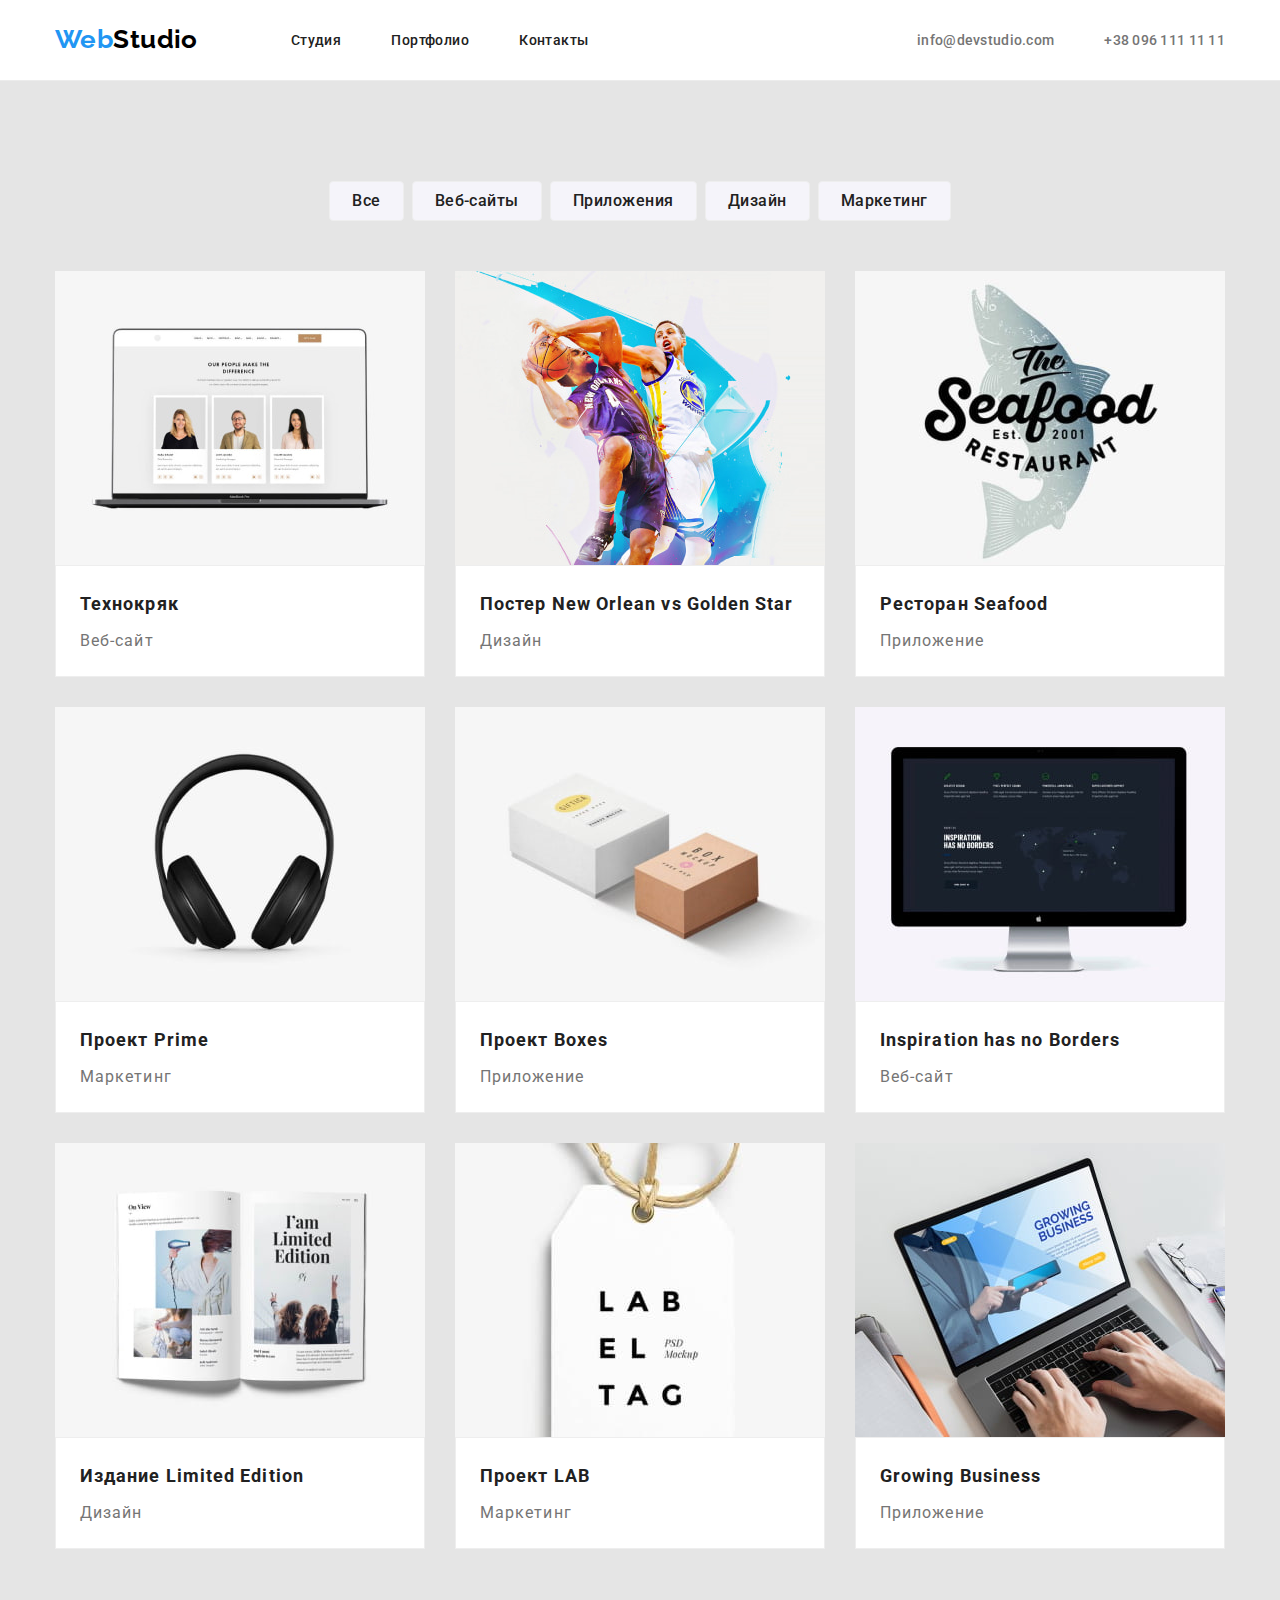
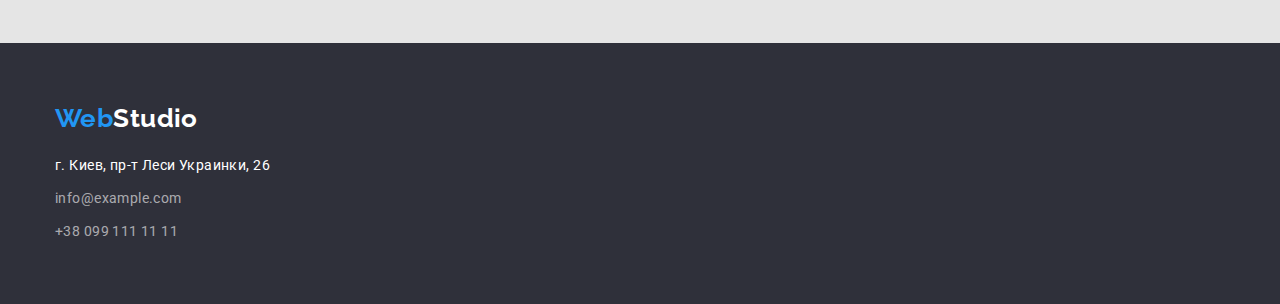
==== commit c8808e81: "Добавляє відступи у футер" ====
--- a/portfolio.html
+++ b/portfolio.html
@@ -59,63 +59,63 @@
                         <li class="subtitle-project-item">
                             <img class="subtitle-project-item-image" src="./images/project1.jpg" width="370" height="294" alt="Проект 1 Веб-сайт Технокряк">
                             <div class="subtitle-project-item-border">
-                                <h2 class="subtitle-project-item">Технокряк</h2>
+                                <h2 class="subtitle-project-item-p">Технокряк</h2>
                                 <p class="subtitle-project-item-text">Веб-сайт</p>
                             </div>
                         </li>
                         <li class="subtitle-project-item">
                             <img class="subtitle-project-item-image" src="./images/project2.jpg" width="370" height="294" alt="Проект 2 Дизайн Постер New Orlean vs Golden Star">
                             <div class="subtitle-project-item-border">
-                                <h2 class="subtitle-project-item">Постер New Orlean vs Golden Star</h2> 
+                                <h2 class="subtitle-project-item-p">Постер New Orlean vs Golden Star</h2> 
                                 <p class="subtitle-project-item-text">Дизайн</p>
                             </div>
                         </li>
                         <li class="subtitle-project-item">
                             <img class="subtitle-project-item-image" src="./images/project3.jpg" width="370" height="294" alt="Проект 3 Приложение Ресторан Seafood">
                             <div class="subtitle-project-item-border">
-                                <h2 class="subtitle-project-item">Ресторан Seafood</h2>
+                                <h2 class="subtitle-project-item-p">Ресторан Seafood</h2>
                                 <p class="subtitle-project-item-text">Приложение</p>
                             </div>
                         </li>
                         <li class="subtitle-project-item">
                             <img class="subtitle-project-item-image" src="./images/project4.jpg" width="370" height="294" alt="Проект 4 Маркетинг Проект Prime">
                             <div class="subtitle-project-item-border">
-                                <h2 class="subtitle-project-item">Проект Prime</h2>
+                                <h2 class="subtitle-project-item-p">Проект Prime</h2>
                                 <p class="subtitle-project-item-text">Маркетинг</p>
                             </div>    
                         </li>                
                         <li class="subtitle-project-item">
                             <img class="subtitle-project-item-image" src="./images/project5.jpg" width="370" height="294" alt="Проект 5 Приложение Проект Boxes">
                             <div class="subtitle-project-item-border">
-                                <h2 class="subtitle-project-item">Проект Boxes</h2>
+                                <h2 class="subtitle-project-item-p">Проект Boxes</h2>
                                 <p class="subtitle-project-item-text">Приложение</p>
                             </div>    
                         </li>
                         <li class="subtitle-project-item">
                             <img class="subtitle-project-item-image" src="./images/project6.jpg" width="370" height="294" alt="Проект 6 Веб-сайт Inspiration has no Borders">
                             <div class="subtitle-project-item-border">
-                                <h2 class="subtitle-project-item">Inspiration has no Borders</h2>
+                                <h2 class="subtitle-project-item-p">Inspiration has no Borders</h2>
                                 <p class="subtitle-project-item-text">Веб-сайт</p>
                             </div>    
                         </li>
                         <li class="subtitle-project-item">
                             <img class="subtitle-project-item-image" src="./images/project7.jpg" width="370" height="294" alt="Проект 7 Дизайн Издание Limited Edition">
                             <div class="subtitle-project-item-border">
-                                <h2 class="subtitle-project-item">Издание Limited Edition</h2>
+                                <h2 class="subtitle-project-item-p">Издание Limited Edition</h2>
                                 <p class="subtitle-project-item-text">Дизайн</p>
                             </div>    
                         </li>                
                         <li class="subtitle-project-item">
                             <img class="subtitle-project-item-image" src="./images/project8.jpg" width="370" height="294" alt="Проект 8 Маркетинг Проект LAB">
                             <div class="subtitle-project-item-border">
-                                <h2 class="subtitle-project-item">Проект LAB</h2>
+                                <h2 class="subtitle-project-item-p">Проект LAB</h2>
                                 <p class="subtitle-project-item-text">Маркетинг</p>
                             </div>    
                         </li>
                         <li class="subtitle-project-item">
                             <img class="subtitle-project-item-image" src="./images/project9.jpg" width="370" height="294" alt="Проект 9 Приложение Growing Business">
                             <div class="subtitle-project-item-border">
-                                <h2 class="subtitle-project-item">Growing Business</h2>
+                                <h2 class="subtitle-project-item-p">Growing Business</h2>
                                 <p class="subtitle-project-item-text">Приложение</p>
                             </div>    
                         </li>
--- a/сss/styles.css
+++ b/сss/styles.css
@@ -128,10 +128,11 @@
     font-size: 26px;
     line-height: 1.1923;
     text-decoration: none;
+    display: block;
     padding-top: 24px;
     padding-bottom: 25px;
     margin-right: 93px;
-   }
+}
 
 .logo-header-text {
     font-family: var(--font-family-logo);
@@ -147,7 +148,6 @@
     padding-bottom: 94px;
     background-color: var(--color-background-primary);
 }
-
 
 .hero-title-title {
     color: var(--color-secondary);
@@ -163,7 +163,7 @@
     margin-bottom: 30px;
 }
 
-   .title {
+.title {
     color: var(--color-primary);
     font-family: var(--font-family-primary);
     font-size: 36px;
@@ -174,7 +174,7 @@
     padding-bottom: 50px;
     }
 
- .visually-hidden {
+.visually-hidden {
     position: absolute;
     width: 1px;
     height: 1px;
@@ -186,6 +186,7 @@
     clip: rect(0 0 0 0);
     overflow: hidden;
  }   
+
 .button {
     padding: 10px 32px;
     color: var(--color-secondary) ;
@@ -222,7 +223,7 @@
 
 .header-inner {
     align-items: center;
-    justify-content: space-around;
+    justify-content: space-between;
     display: flex;
 }
 
@@ -231,6 +232,7 @@
     display: flex;
     align-items: center;
 }
+
 .nav-menu {
     display: flex;
     align-items: center;
@@ -238,14 +240,11 @@
 
 .nav-menu-item {
     display: inline-block;
-   }
-
-.nav-menu-link:last-child {
-    
-    
-  }
-
-
+}
+
+.nav-menu-item + .nav-menu-item {
+    margin-left: 50px;    
+}
 
 .nav-menu-link {
     color: var(--color-primary);
@@ -253,9 +252,9 @@
     line-height: 1.1428;
     font-weight: 500;
     text-align: left;
+    display: block;
     padding-top: 32px;
     padding-bottom: 32px;
-    margin-right: 50px;
 }
 
 .nav-menu-link:hover {
@@ -265,23 +264,27 @@
 .nav-menu-link:focus {
     color: var(--color);
 }
+
 /* Menu-contacs */
 .menu-сontacts {
     display: flex;
     align-items: center;
 }
 
-.menu-contacts-item {
-    display: inline-block;
-    }
+.menu-contacts-item + .menu-contacts-item {
+    margin-left: 50px;
+}
+
 .menu-link-item {
     color: var(--color-third);
     text-decoration: none;
     line-height: 1.1428;
     font-weight: 500;
     text-align: left;
+    display: block;
     padding-top: 32px;
     padding-bottom: 32px;
+    letter-spacing: 0.02em;
 }
 
 .menu-link-item:hover {
@@ -291,7 +294,6 @@
 .menu-link-item:focus {
     color: var(--color);
 }
-
 
 /* Hero section */
 .hero-section {
@@ -316,10 +318,18 @@
     padding-bottom: 94px;
 }
 
+.subtitle {
+    display: flex;
+    flex-wrap: wrap;
+}
+
 .subtitle-text {
-    margin-right: 30px;
     max-width: 270px;
     margin: 0 auto;
+}
+
+.subtitle-text + .subtitle-text {
+    margin-left: 30px;  
 }
 
 .subtitle-text-item {
@@ -346,10 +356,8 @@
     padding-bottom: 94px;
 }
 
-
 .image {
     display: flex;
-    justify-content: space-between;
 }
 
 .image-item {
@@ -357,17 +365,14 @@
 }
 
 .image-item-do {
-
-}
-
-
+    flex-wrap: wrap;
+}
+
+.image-item-do + .image-item-do {
+    margin-left: 30px;
+}
 
 .title-images {
-    display: flex;
-    justify-content: space-between;
-}
-
-.subtitle {
     display: flex;
 }
 
@@ -375,6 +380,10 @@
     box-shadow: 0px 1px 3px rgba(0, 0, 0, 0.12), 0px 1px 1px rgba(0, 0, 0, 0.14), 0px 2px 1px rgba(0, 0, 0, 0.2);
     border-radius: 0px 0px 4px 4px;
     background-color: var(--color-background-images-comand);
+}
+
+.subtitle-images + .subtitle-images {
+    margin-left: 30px;
 }
 
 .subtitle-project-item-image {
@@ -406,6 +415,7 @@
     color: var(--color-primary) ;
     background-color: var(--color-background-fifth);
     border-radius: 4px;
+    border: 1px solid var(--color-border);
     text-align: center;
     font-family: inherit;
     line-height: 1.625;
@@ -433,15 +443,13 @@
     color: var(--color-secondary);
 } 
 
-.main-filters-button {
-    padding-bottom: 56px;
-}
-
 .filter-item {
     display: flex;
     justify-content: center;
-    margin-left: 9px;
-    margin-bottom: 56px;
+}
+
+.filter-item +.filter-item {
+    margin-left: 8px;
 }
 
 .filters-item {
@@ -453,7 +461,9 @@
     text-align: center;
     display: flex;
     justify-content: center;
-}
+    margin-bottom: 50px;
+}
+
 .filters-item:hover {
     color: var(--color-secondary);
 }
@@ -481,7 +491,31 @@
     line-height: 2.0;
     letter-spacing: 00.06em;
     text-align: left;
-    }
+    width: 370px;
+    margin-right: 30px;
+    margin-bottom: 30px;
+}
+
+.subtitle-project-item-p {
+    font-family: var(--font-family-primary);
+    color: var(--color-primary) ;
+    font-weight: 700;
+    Font-size: 18px;
+    line-height: 2.0;
+    letter-spacing: 00.06em;
+    text-align: left;
+    width: 322px;
+    margin-right: 30px;
+    margin-bottom: 4px;}
+
+.subtitle-project-item:nth-child(3n) {
+    margin-right: 0px;   
+}
+
+.subtitle-project-item:nth-last-child(-n +3) {
+    margin-bottom: 0px;   
+}
+
 
 .subtitle-project-item-text {
     font-family: var(--font-family-primary);
@@ -490,6 +524,8 @@
     Font-size: 16px;
     line-height: 1.875;
     text-align: left;
+    margin-top: 0;
+    margin-bottom: 0px;
 }
 
 /* Footer */
@@ -497,15 +533,14 @@
     background-color: var(--color-background-secondary);
     padding: 60px 0;    
 }
+
 .footer-inner {
     display: flex;
-    justify-content: space-between;
     flex-direction: column;
 }
 
 .footer-info {
     display: flex;
-    justify-content: space-between;
     flex-direction: column;
 }
 
@@ -530,13 +565,21 @@
 
 .footer-contacts {
     display: flex;
-    justify-content: space-between;
     flex-direction: column;
     margin-top: 0px;
 }
 
+.address-contacts {
+    display: flex;
+    flex-direction: column;
+}
+
 .address-contacts-item {
-    margin-bottom: 9px;
+    display: block;
+}
+
+.address-contacts-item + .address-contacts-item {
+    margin-top: 9px;
 }
 
 .address-item {
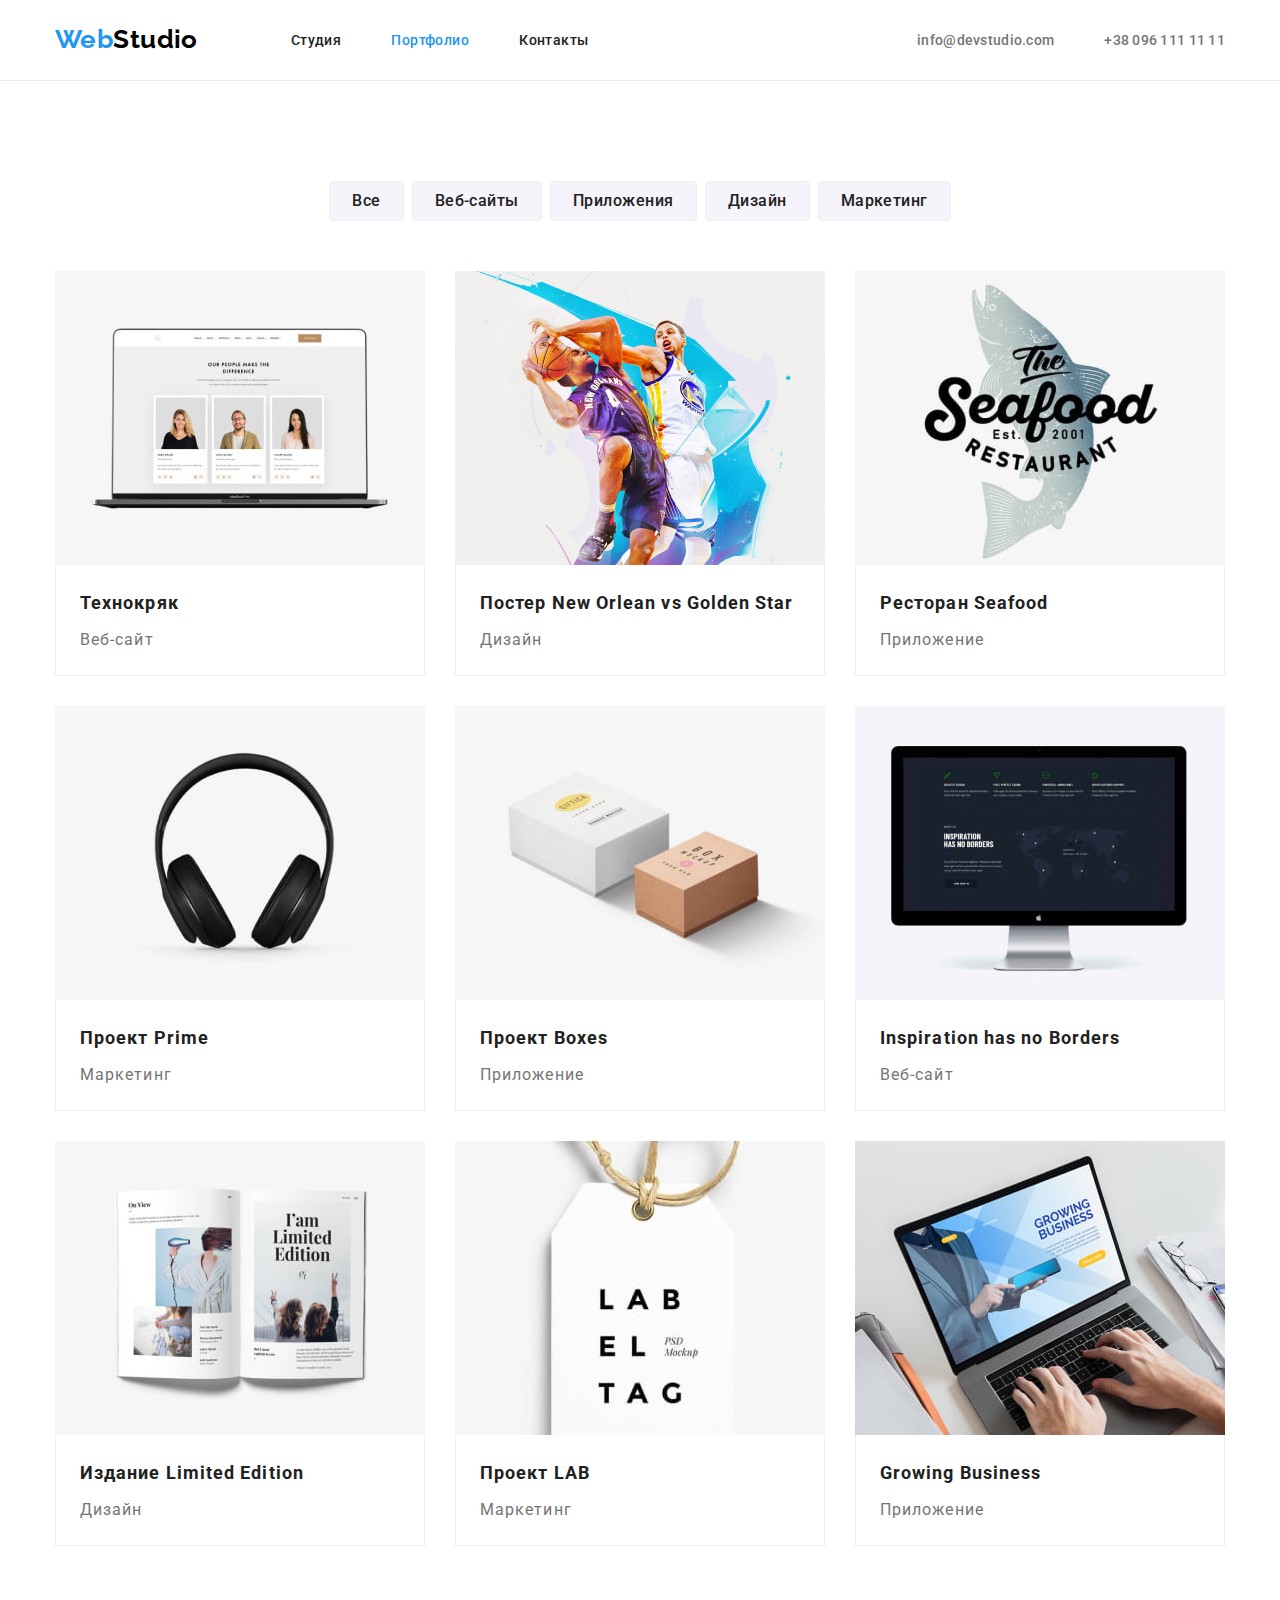
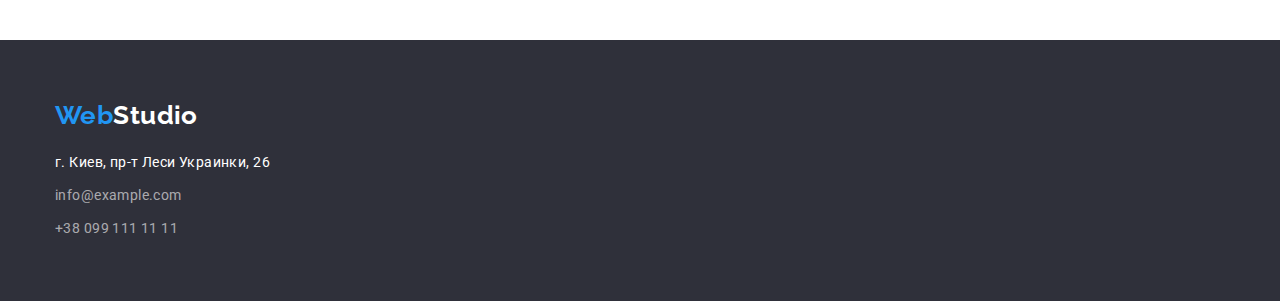
==== commit eb8390b9: "підключено current" ====
--- a/portfolio.html
+++ b/portfolio.html
@@ -22,7 +22,7 @@
                             <a class="nav-menu-link" href="./index.html">Студия</a>
                         </li>
                         <li class="nav-menu-item">
-                            <a class="nav-menu-link" href="./portfolio.html">Портфолио</a>
+                            <a class="nav-menu-link current" href="./portfolio.html">Портфолио</a>
                         </li>
                         <li class="nav-menu-item">
                             <a class="nav-menu-link"  href="#">Контакты</a>
@@ -42,9 +42,7 @@
     </header>
     <main class="main">
         <section class="section-portfolio section">
-            <div class="container">
-               <div class="main-filters">
-                <div class="main-filters-button">
+            <div class="container">                
                     <h1 class="hero-title title visually-hidden">Фильтри</h1>
                     <ul class="filters-item">
                         <li class="filter-item"><button class="button-filter" type="button">Все</button></li>
@@ -52,9 +50,7 @@
                         <li class="filter-item"><button class="button-filter" type="button">Приложения</button></li>
                         <li class="filter-item"><button class="button-filter" type="button">Дизайн</button></li>
                         <li class="filter-item"><button class="button-filter" type="button">Маркетинг</button></li>
-                    </ul>
-                </div>
-                <div class="main-title-project">
+                    </ul>    
                     <ul class="title-project">
                         <li class="subtitle-project-item">
                             <img class="subtitle-project-item-image" src="./images/project1.jpg" width="370" height="294" alt="Проект 1 Веб-сайт Технокряк">
@@ -119,18 +115,14 @@
                                 <p class="subtitle-project-item-text">Приложение</p>
                             </div>    
                         </li>
-                    </ul>
-                </div>
-               </div>
+                    </ul>            
             </div>            
         </section>
     </main>
     <footer class="footer">
         <div class="container">
             <div class="footer-inner">
-                <div class="footer-info">
-                    <a class="logo-footer" href="/index.html">Web<span class="logo-footer-text">Studio</span></a>
-                </div>
+                <a class="logo-footer" href="/index.html">Web<span class="logo-footer-text">Studio</span></a>
                 <address class="footer-contacts">
                 <ul class="address-contacts" >
                    <li class="address-contacts-item">
--- a/сss/styles.css
+++ b/сss/styles.css
@@ -18,7 +18,6 @@
     --color-background-border: #FFFFFF;
     --color-background-images-comand: #FFFFFF;   
     --color-background-border-header: #ECECEC;
-    
 }
 
 /* Normalize */
@@ -97,7 +96,7 @@
 body {
     font-family: var(--font-family-primary);
     color: var(--color-primary);
-    background-color: var(--color-background-primary);
+    background-color: var(--color-secondary);
     font-size: 14px;
     letter-spacing: 0.03em;
 }
@@ -110,12 +109,12 @@
 }
    
 .section {
-    background-color: var(--color-background-primary) ;
+    background-color: var(--color-secondary) ;
      
 }
 
 .section-portfolio {
-    background-color: #E5E5E5;
+    background-color: var(--color-secondary);
     padding-top: 100px;
     padding-bottom: 94px;
 }
@@ -146,7 +145,7 @@
 .especially-section {
     padding-top: 94px;
     padding-bottom: 94px;
-    background-color: var(--color-background-primary);
+    background-color: var(--color-secondary);
 }
 
 .hero-title-title {
@@ -171,8 +170,8 @@
     text-align: center;
     font-weight: 700;
     letter-spacing: 0.06em;
-    padding-bottom: 50px;
-    }
+    margin-bottom: 50px;
+}
 
 .visually-hidden {
     position: absolute;
@@ -185,12 +184,13 @@
     clip-path: inset(100%);
     clip: rect(0 0 0 0);
     overflow: hidden;
- }   
+}   
 
 .button {
     padding: 10px 32px;
     color: var(--color-secondary) ;
     background-color: var(--color-background-fourth);
+    border: none;
     border-radius: 4px;
     text-align: center;
     font-family: inherit;
@@ -223,7 +223,6 @@
 
 .header-inner {
     align-items: center;
-    justify-content: space-between;
     display: flex;
 }
 
@@ -265,10 +264,15 @@
     color: var(--color);
 }
 
+.nav-menu .nav-menu-link.current {
+    color: var(--color);
+}
+
 /* Menu-contacs */
 .menu-сontacts {
     display: flex;
     align-items: center;
+    margin-left: auto;
 }
 
 .menu-contacts-item + .menu-contacts-item {
@@ -456,7 +460,7 @@
     font-family: var(--font-family-primary);
     color: var(--color-primary);
     font-style: medium;
-    Font-size: 16px;
+    font-size: 16px;
     line-height: 1.625;
     text-align: center;
     display: flex;
@@ -478,7 +482,9 @@
 }
 
 .subtitle-project-item-border {
-    border: 1px solid var(--color-border);
+    border-left: 1px solid var(--color-border);
+    border-right: 1px solid var(--color-border);
+    border-bottom: 1px solid var(--color-border);
     background-color: var(--color-background-border) ;
     padding: 20px 24px;
 }
@@ -539,11 +545,6 @@
     flex-direction: column;
 }
 
-.footer-info {
-    display: flex;
-    flex-direction: column;
-}
-
 .logo-footer {
     font-family: var(--font-family-logo) ;
     color: var(--color-background-fourth);
@@ -552,6 +553,7 @@
     line-height: 1.1923;
     text-decoration: none;
     margin-bottom: 20px;
+    display: block;
 }
 
 .logo-footer-text {
